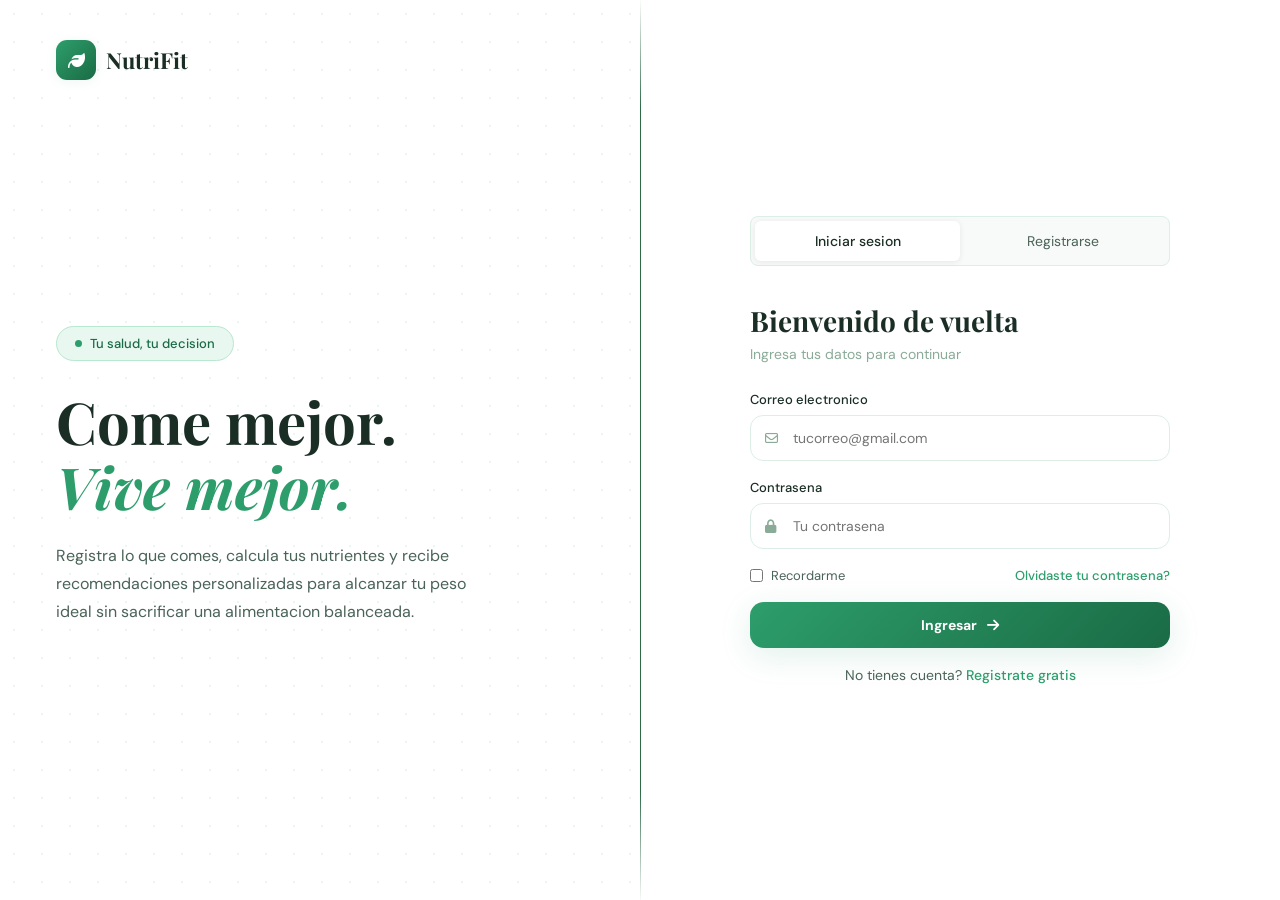
==== pages/calculadora.html @ b41b0fe4 "first commit" ====
<!DOCTYPE html>
<html lang="es">
<head>
  <meta charset="UTF-8">
  <meta name="viewport" content="width=device-width, initial-scale=1.0">
  <title>Calculadora IMC | NutriFit</title>
  <link href="https://fonts.googleapis.com/css2?family=Playfair+Display:ital,wght@0,700;1,700&family=DM+Sans:wght@300;400;500;700&display=swap" rel="stylesheet">
  <link rel="stylesheet" href="https://cdnjs.cloudflare.com/ajax/libs/font-awesome/6.5.0/css/all.min.css">
  <link rel="stylesheet" href="../css/style.css">
  <script defer src="../js/auth.js"></script>
  <script defer src="../js/calculadora.js"></script>
  <script defer>nfInitApp("calculadora");</script>
</head>
<body>
  <div class="app">
    <aside class="sidebar" id="sidebar">
      <div class="sidebar__logo"><div class="sidebar__logo-icon"><i class="fa-solid fa-leaf"></i></div><span class="sidebar__logo-name">NutriFit</span></div>
      <div class="sidebar__user"><div class="user-avatar" data-user-avatar>U</div><p class="user-name" data-user-name>Usuario</p><p class="user-email" data-user-email>correo@email.com</p></div>
      <nav class="sidebar__nav">
        <span class="nav-section-label">Principal</span>
        <a class="nav-item" data-page="dashboard" href="dashboard.html"><i class="fa-solid fa-house"></i> Inicio</a>
        <span class="nav-section-label">Mis herramientas</span>
        <a class="nav-item" data-page="nutrientes" href="nutrientes.html"><i class="fa-solid fa-chart-pie"></i> Contador de nutrientes</a>
        <a class="nav-item" data-page="calculadora" href="calculadora.html"><i class="fa-solid fa-weight-scale"></i> Calculadora IMC</a>
        <a class="nav-item" data-page="recomendador" href="recomendador.html"><i class="fa-solid fa-seedling"></i> Recomendador de dieta</a>
        <a class="nav-item" data-page="seguimiento" href="seguimiento.html"><i class="fa-solid fa-chart-line"></i> Seguimiento semanal</a>
        <span class="nav-section-label">Explorar</span>
        <a class="nav-item" data-page="catalogo" href="catalogo.html"><i class="fa-solid fa-book-open"></i> Catalogo de alimentos</a>
        <a class="nav-item" data-page="contacto" href="contacto.html"><i class="fa-solid fa-envelope"></i> Contacto</a>
      </nav>
      <div class="sidebar__logout"><button class="btn-logout" onclick="nfLogout()"><i class="fa-solid fa-right-from-bracket"></i> Cerrar sesion</button></div>
    </aside>
    <div class="overlay" id="overlay" onclick="nfCloseSidebar()"></div>
    <main class="main">
      <div class="topbar">
        <div class="topbar-logo"><div class="sidebar__logo-icon" style="width:30px;height:30px;font-size:13px;"><i class="fa-solid fa-leaf"></i></div><span>NutriFit</span></div>
        <button class="btn-menu" id="btn-menu" onclick="nfToggleSidebar()" aria-label="Menu"><span></span><span></span><span></span></button>
      </div>
      <div class="content">
        <header class="page-header">
          <h1>Calculadora IMC</h1>
          <p>Calcula tu indice de masa corporal sin salir del ecosistema visual de tu dashboard.</p>
        </header>
        <div class="panel-grid-2">
          <section class="panel-card">
            <h2>Ingresa tus datos</h2>
            <div class="form-grid-2">
              <div class="field"><label for="peso">Peso (kg)</label><input id="peso" type="number" min="20" max="300" placeholder="70"></div>
              <div class="field"><label for="talla">Talla (cm)</label><input id="talla" type="number" min="100" max="250" placeholder="170"></div>
            </div>
            <button class="action-button" type="button" id="btn-calcular">Calcular IMC</button>
          </section>
          <section class="panel-card result-box">
            <h2>Resultado</h2>
            <strong id="imc-value">--</strong>
            <span id="imc-text">Ingresa tus datos y presiona calcular.</span>
          </section>
        </div>
      </div>
    </main>
  </div>
</body>
</html>
---- css/style.css ----
:root {
  --green-dark: #1a6b45;
  --green-main: #2d9e6b;
  --green-light: #e8f7f0;
  --green-soft: #b8e8d0;
  --text-dark: #1a2e25;
  --text-mid: #4a6358;
  --text-light: #8aab98;
  --bg-page: #f2f7f4;
  --bg-white: #ffffff;
  --border: #dceee6;
  --shadow-sm: 0 2px 8px rgba(45, 158, 107, 0.08);
  --shadow-md: 0 8px 28px rgba(45, 158, 107, 0.13);
  --radius-sm: 8px;
  --radius-md: 14px;
  --radius-lg: 20px;
  --sidebar-w: 260px;
  --font-display: "Playfair Display", Georgia, serif;
  --font-body: "DM Sans", sans-serif;
  --blue-light: #e8f1fb;
  --orange-light: #fdf0e6;
  --purple-light: #f0ebfa;
  --teal-light: #e5f6f6;
}

*,
*::before,
*::after {
  box-sizing: border-box;
  margin: 0;
  padding: 0;
}

html,
body {
  min-height: 100%;
}

body {
  font-family: var(--font-body);
  background: var(--bg-page);
  color: var(--text-dark);
}

a {
  color: inherit;
}

.app {
  display: flex;
  min-height: 100vh;
}

.sidebar {
  position: fixed;
  inset: 0 auto 0 0;
  width: var(--sidebar-w);
  display: flex;
  flex-direction: column;
  background: var(--green-dark);
  overflow-y: auto;
  z-index: 200;
  transition: transform 0.3s ease;
}

.sidebar__logo {
  display: flex;
  align-items: center;
  gap: 10px;
  padding: 28px 24px 24px;
  border-bottom: 1px solid rgba(255, 255, 255, 0.1);
}

.sidebar__logo-icon {
  width: 36px;
  height: 36px;
  display: flex;
  align-items: center;
  justify-content: center;
  border-radius: 9px;
  background: var(--green-main);
  color: #fff;
  font-size: 15px;
}

.sidebar__logo-name {
  color: #fff;
  font-family: var(--font-display);
  font-size: 20px;
  font-weight: 700;
}

.sidebar__user {
  padding: 20px 24px;
  border-bottom: 1px solid rgba(255, 255, 255, 0.08);
}

.user-avatar {
  width: 42px;
  height: 42px;
  display: flex;
  align-items: center;
  justify-content: center;
  margin-bottom: 10px;
  border-radius: 50%;
  background: var(--green-main);
  color: #fff;
  font-size: 16px;
  font-weight: 500;
}

.user-name {
  color: #fff;
  font-size: 14px;
  font-weight: 500;
}

.user-email {
  margin-top: 2px;
  color: rgba(255, 255, 255, 0.45);
  font-size: 12px;
}

.sidebar__nav {
  flex: 1;
  padding: 16px 0;
}

.nav-section-label {
  display: block;
  padding: 12px 24px 6px;
  color: rgba(255, 255, 255, 0.35);
  font-size: 10px;
  font-weight: 500;
  letter-spacing: 0.1em;
  text-transform: uppercase;
}

.nav-item {
  display: flex;
  align-items: center;
  justify-content: space-between;
  gap: 12px;
  padding: 11px 24px;
  border-left: 3px solid transparent;
  color: rgba(255, 255, 255, 0.65);
  text-decoration: none;
  font-size: 14px;
  transition: all 0.2s;
  position: relative;
  overflow: hidden;
}

.nav-item i {
  width: 18px;
  text-align: center;
  font-size: 14px;
}

.nav-item__content {
  display: inline-flex;
  align-items: center;
  gap: 12px;
}

.nav-item__indicator {
  width: 8px;
  height: 8px;
  border-radius: 999px;
  background: transparent;
  box-shadow: 0 0 0 0 rgba(184, 232, 208, 0.35);
  transform: scale(0.75);
  transition: transform 0.2s ease, background-color 0.2s ease, box-shadow 0.2s ease;
}

.nav-item:hover {
  background: rgba(255, 255, 255, 0.07);
  color: #fff;
}

.nav-item.active {
  border-left-color: var(--green-soft);
  background: rgba(255, 255, 255, 0.1);
  color: #fff;
  font-weight: 500;
}

.nav-item.active .nav-item__indicator {
  background: var(--green-soft);
  box-shadow: 0 0 0 6px rgba(184, 232, 208, 0.16);
  transform: scale(1);
}

.nav-item.is-pending {
  background: rgba(255, 255, 255, 0.12);
}

.nav-item.is-pending .nav-item__indicator {
  background: rgba(255, 255, 255, 0.72);
  transform: scale(1);
}

.sidebar__logout {
  padding: 16px 24px;
  border-top: 1px solid rgba(255, 255, 255, 0.1);
}

.btn-logout {
  width: 100%;
  display: flex;
  align-items: center;
  gap: 10px;
  padding: 8px 0;
  border: none;
  background: none;
  color: rgba(255, 255, 255, 0.55);
  font-family: var(--font-body);
  font-size: 13px;
  cursor: pointer;
}

.btn-logout:hover {
  color: #ff8a8a;
}

.main {
  flex: 1;
  margin-left: var(--sidebar-w);
  min-height: 100vh;
  display: flex;
  flex-direction: column;
}

.topbar {
  display: none;
  position: sticky;
  top: 0;
  z-index: 100;
  justify-content: space-between;
  align-items: center;
  padding: 14px 20px;
  border-bottom: 1px solid var(--border);
  background: var(--bg-white);
}

.topbar-logo {
  display: flex;
  align-items: center;
  gap: 8px;
}

.topbar-logo span {
  color: var(--text-dark);
  font-family: var(--font-display);
  font-size: 18px;
  font-weight: 700;
}

.btn-menu {
  display: flex;
  flex-direction: column;
  gap: 5px;
  padding: 4px;
  border: none;
  background: none;
  cursor: pointer;
}

.btn-menu span {
  width: 22px;
  height: 2px;
  display: block;
  border-radius: 2px;
  background: var(--text-dark);
  transition: all 0.28s;
}

.btn-menu.open span:nth-child(1) {
  transform: rotate(45deg) translate(5px, 5px);
}

.btn-menu.open span:nth-child(2) {
  opacity: 0;
}

.btn-menu.open span:nth-child(3) {
  transform: rotate(-45deg) translate(5px, -5px);
}

.overlay {
  display: none;
  position: fixed;
  inset: 0;
  z-index: 150;
  background: rgba(0, 0, 0, 0.45);
}

.overlay.show {
  display: block;
}

.content {
  padding: 36px 36px 60px;
  transition: opacity 0.16s ease, transform 0.16s ease;
}

body.is-transitioning .content {
  opacity: 0.92;
  transform: translateY(2px);
}

.page-header {
  margin-bottom: 28px;
}

.page-header h1 {
  margin-bottom: 8px;
  color: var(--text-dark);
  font-family: var(--font-display);
  font-size: clamp(24px, 3.5vw, 34px);
}

.page-header p {
  color: var(--text-mid);
  font-size: 15px;
}

.hero-card,
.panel-card,
.table-card {
  background: var(--bg-white);
  border: 1px solid var(--border);
  border-radius: var(--radius-md);
  box-shadow: var(--shadow-sm);
}

.hero-card {
  padding: 24px;
  margin-bottom: 22px;
}

.panel-card {
  padding: 24px;
}

.panel-card h2,
.table-card h2,
.info-title {
  margin-bottom: 12px;
  color: var(--text-dark);
  font-family: var(--font-display);
  font-size: 22px;
}

.panel-card p,
.hero-card p,
.table-card p,
.table-card span {
  color: var(--text-mid);
  line-height: 1.65;
}

.panel-grid-2 {
  display: grid;
  grid-template-columns: 1.15fr 0.85fr;
  gap: 22px;
}

.stats-grid-3,
.info-grid-3,
.plans-grid-3 {
  display: grid;
  grid-template-columns: repeat(3, 1fr);
  gap: 18px;
}

.week-grid {
  display: grid;
  grid-template-columns: repeat(7, 1fr);
  gap: 12px;
}

.form-grid-2 {
  display: grid;
  grid-template-columns: repeat(2, 1fr);
  gap: 14px;
}

.field label {
  display: block;
  margin-bottom: 6px;
  font-size: 14px;
  font-weight: 700;
}

.field input,
.field select,
.action-button {
  width: 100%;
  padding: 12px 14px;
  border-radius: 12px;
  font-size: 15px;
}

.field input,
.field select {
  border: 1px solid var(--border);
  background: #fff;
  color: var(--text-dark);
}

.action-button {
  margin-top: 18px;
  border: none;
  background: var(--green-main);
  color: #fff;
  font-weight: 700;
  cursor: pointer;
}

.summary-card {
  padding: 20px;
  border-radius: 16px;
}

.summary-card h3 {
  margin-bottom: 8px;
  font-size: 16px;
}

.summary-card strong {
  display: block;
  margin-bottom: 6px;
  font-size: 32px;
}

.summary-card.green {
  background: var(--green-light);
}

.summary-card.blue {
  background: var(--blue-light);
}

.summary-card.orange {
  background: var(--orange-light);
}

.summary-card.purple {
  background: var(--purple-light);
}

.summary-card.teal {
  background: var(--teal-light);
}

.progress-bar {
  height: 12px;
  margin-top: 10px;
  overflow: hidden;
  border-radius: 999px;
  background: #edf3ef;
}

.progress-bar span {
  display: block;
  height: 100%;
  border-radius: 999px;
}

.progress-bar.green span {
  background: var(--green-main);
}

.progress-bar.blue span {
  background: #3b82c4;
}

.progress-bar.orange span {
  background: #e07b39;
}

.plan-card,
.info-box,
.day-card {
  border: 1px solid var(--border);
  border-radius: 16px;
}

.plan-card {
  padding: 20px;
  background: linear-gradient(180deg, #ffffff 0%, #f7fcf9 100%);
}

.plan-card ul {
  padding-left: 18px;
  color: var(--text-mid);
  line-height: 1.7;
}

.info-box {
  padding: 18px;
  background: var(--green-light);
}

.day-card {
  padding: 16px;
  text-align: center;
  background: linear-gradient(180deg, #ffffff 0%, #f8fcfa 100%);
}

.day-card strong {
  display: block;
  margin-bottom: 8px;
}

.day-dot {
  width: 12px;
  height: 12px;
  margin: 10px auto 0;
  border-radius: 50%;
  background: var(--green-main);
}

.table-card {
  overflow: hidden;
}

.table-card__header {
  display: flex;
  justify-content: space-between;
  align-items: center;
  padding: 20px 24px;
  border-bottom: 1px solid var(--border);
}

.table-card__header a {
  color: var(--green-main);
  font-size: 13px;
  font-weight: 500;
  text-decoration: none;
}

.table-wrap {
  overflow-x: auto;
}

table {
  width: 100%;
  border-collapse: collapse;
  font-size: 13px;
}

th {
  padding: 11px 20px;
  border-bottom: 1px solid var(--border);
  background: var(--bg-page);
  color: var(--text-light);
  font-size: 11px;
  font-weight: 500;
  text-align: left;
  text-transform: uppercase;
  letter-spacing: 0.06em;
}

td {
  padding: 13px 20px;
  border-bottom: 1px solid var(--border);
  color: var(--text-mid);
}

tbody tr:last-child td {
  border-bottom: none;
}

.pill {
  display: inline-block;
  padding: 4px 10px;
  border-radius: 999px;
  background: var(--green-light);
  color: var(--green-dark);
  font-size: 12px;
  font-weight: 700;
}

.result-box {
  background: var(--green-light);
}

.result-box strong {
  display: block;
  margin-bottom: 8px;
  color: var(--green-dark);
  font-size: 34px;
}

@media (max-width: 1000px) {
  .stats-grid-3,
  .info-grid-3,
  .plans-grid-3 {
    grid-template-columns: 1fr;
  }

  .panel-grid-2 {
    grid-template-columns: 1fr;
  }

  .week-grid {
    grid-template-columns: repeat(2, 1fr);
  }
}

@media (max-width: 700px) {
  .sidebar {
    transform: translateX(-100%);
  }

  .sidebar.open {
    transform: translateX(0);
  }

  .main {
    margin-left: 0;
  }

  .topbar {
    display: flex;
  }

  .content {
    padding: 24px 16px 48px;
  }

  .form-grid-2 {
    grid-template-columns: 1fr;
  }
}

@media (max-width: 420px) {
  .week-grid {
    grid-template-columns: 1fr;
  }
}
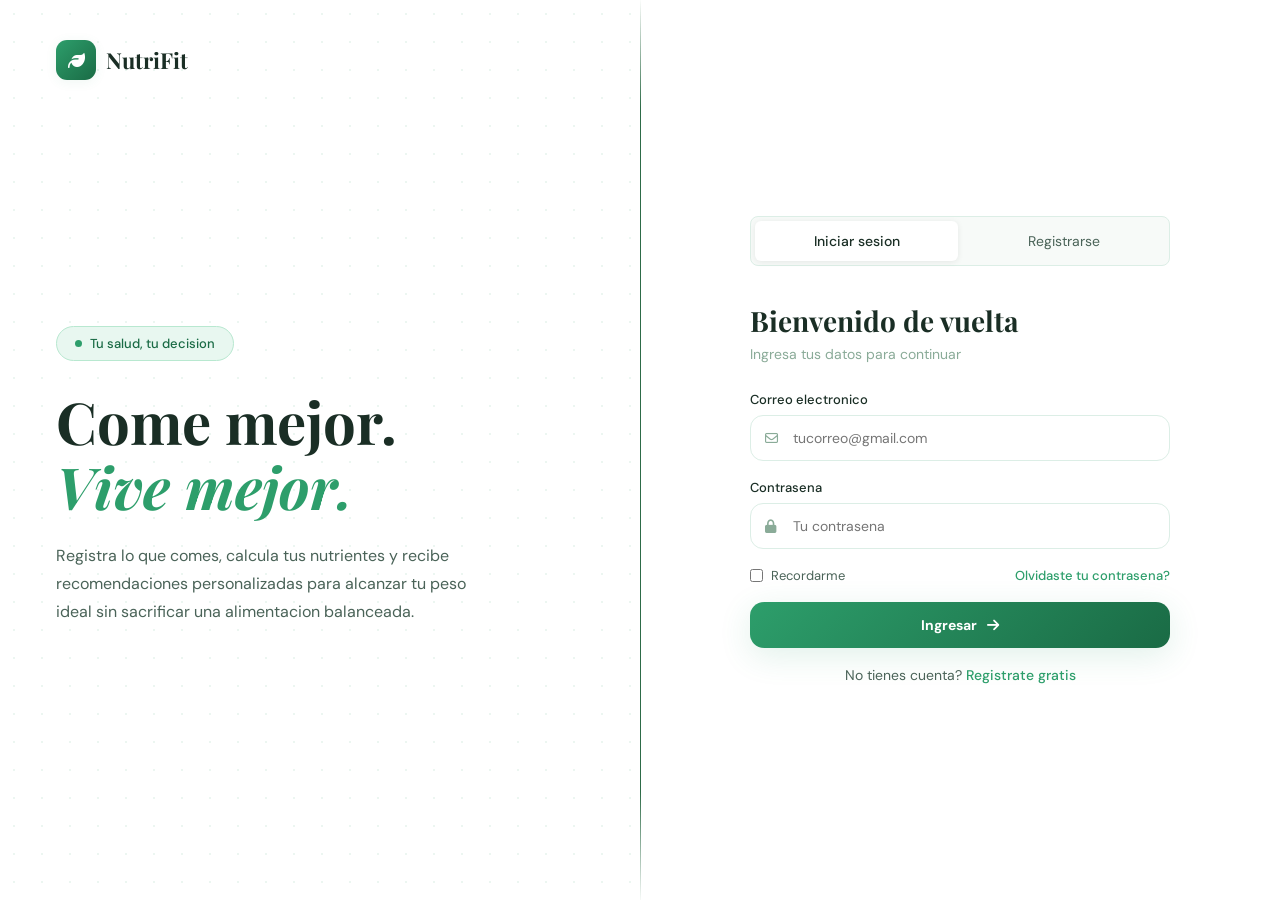
==== commit 02f7c540: "mejors" ====
--- a/pages/calculadora.html
+++ b/pages/calculadora.html
@@ -9,7 +9,9 @@
   <link rel="stylesheet" href="../css/style.css">
   <script defer src="../js/auth.js"></script>
   <script defer src="../js/calculadora.js"></script>
-  <script defer>nfInitApp("calculadora");</script>
+  <script>
+    document.addEventListener("DOMContentLoaded", () => nfInitApp("calculadora"));
+  </script>
 </head>
 <body>
   <div class="app">
@@ -26,6 +28,7 @@
         <a class="nav-item" data-page="seguimiento" href="seguimiento.html"><i class="fa-solid fa-chart-line"></i> Seguimiento semanal</a>
         <span class="nav-section-label">Explorar</span>
         <a class="nav-item" data-page="catalogo" href="catalogo.html"><i class="fa-solid fa-book-open"></i> Catalogo de alimentos</a>
+        <a class="nav-item" data-page="perfil" href="perfil.html"><i class="fa-solid fa-user"></i> Perfil</a>
         <a class="nav-item" data-page="contacto" href="contacto.html"><i class="fa-solid fa-envelope"></i> Contacto</a>
       </nav>
       <div class="sidebar__logout"><button class="btn-logout" onclick="nfLogout()"><i class="fa-solid fa-right-from-bracket"></i> Cerrar sesion</button></div>
--- a/css/style.css
+++ b/css/style.css
@@ -40,6 +40,7 @@
   font-family: var(--font-body);
   background: var(--bg-page);
   color: var(--text-dark);
+  overflow-x: hidden;
 }
 
 a {
@@ -119,6 +120,7 @@
   margin-top: 2px;
   color: rgba(255, 255, 255, 0.45);
   font-size: 12px;
+  overflow-wrap: anywhere;
 }
 
 .sidebar__nav {
@@ -139,7 +141,6 @@
 .nav-item {
   display: flex;
   align-items: center;
-  justify-content: space-between;
   gap: 12px;
   padding: 11px 24px;
   border-left: 3px solid transparent;
@@ -161,16 +162,11 @@
   display: inline-flex;
   align-items: center;
   gap: 12px;
+  min-width: 0;
 }
 
 .nav-item__indicator {
-  width: 8px;
-  height: 8px;
-  border-radius: 999px;
-  background: transparent;
-  box-shadow: 0 0 0 0 rgba(184, 232, 208, 0.35);
-  transform: scale(0.75);
-  transition: transform 0.2s ease, background-color 0.2s ease, box-shadow 0.2s ease;
+  display: none;
 }
 
 .nav-item:hover {
@@ -183,21 +179,6 @@
   background: rgba(255, 255, 255, 0.1);
   color: #fff;
   font-weight: 500;
-}
-
-.nav-item.active .nav-item__indicator {
-  background: var(--green-soft);
-  box-shadow: 0 0 0 6px rgba(184, 232, 208, 0.16);
-  transform: scale(1);
-}
-
-.nav-item.is-pending {
-  background: rgba(255, 255, 255, 0.12);
-}
-
-.nav-item.is-pending .nav-item__indicator {
-  background: rgba(255, 255, 255, 0.72);
-  transform: scale(1);
 }
 
 .sidebar__logout {
@@ -301,6 +282,7 @@
 
 .content {
   padding: 36px 36px 60px;
+  width: 100%;
   transition: opacity 0.16s ease, transform 0.16s ease;
 }
 
@@ -366,6 +348,15 @@
   gap: 22px;
 }
 
+.panel-grid-2 > *,
+.stats-grid-3 > *,
+.info-grid-3 > *,
+.plans-grid-3 > *,
+.week-grid > *,
+.form-grid-2 > * {
+  min-width: 0;
+}
+
 .stats-grid-3,
 .info-grid-3,
 .plans-grid-3 {
@@ -514,6 +505,10 @@
   margin-bottom: 8px;
 }
 
+.day-card span {
+  display: block;
+}
+
 .day-dot {
   width: 12px;
   height: 12px;
@@ -530,6 +525,8 @@
   display: flex;
   justify-content: space-between;
   align-items: center;
+  gap: 12px;
+  flex-wrap: wrap;
   padding: 20px 24px;
   border-bottom: 1px solid var(--border);
 }
@@ -543,10 +540,12 @@
 
 .table-wrap {
   overflow-x: auto;
+  -webkit-overflow-scrolling: touch;
 }
 
 table {
   width: 100%;
+  min-width: 560px;
   border-collapse: collapse;
   font-size: 13px;
 }
@@ -631,8 +630,30 @@
     padding: 24px 16px 48px;
   }
 
+  .hero-card,
+  .panel-card {
+    padding: 18px;
+  }
+
+  .table-card__header {
+    padding: 16px 18px;
+  }
+
   .form-grid-2 {
     grid-template-columns: 1fr;
+  }
+}
+
+@media (max-width: 560px) {
+  .page-header p,
+  .panel-card p,
+  .hero-card p,
+  .table-card p {
+    font-size: 14px;
+  }
+
+  .table-card__header a {
+    width: 100%;
   }
 }
 
